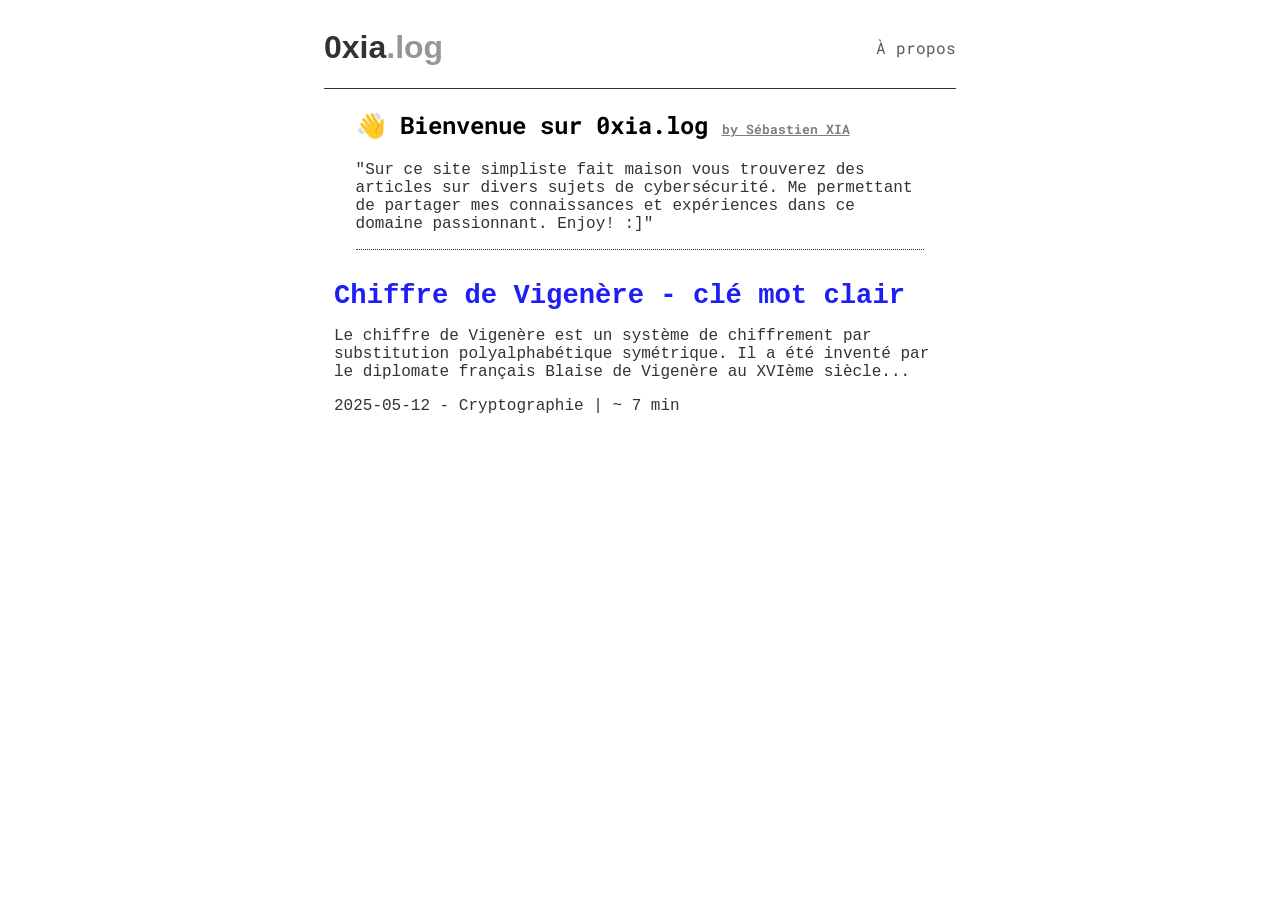
==== index.html @ 8460f13e "Add all v1 blog" ====
<!DOCTYPE html>
<html lang="fr">
<head>
    <meta charset="UTF-8">
    <meta name="viewport" content="width=device-width, initial-scale=1.0">
    <link rel="stylesheet" href="./styles/styleBodyForAll.css">
    <link rel="stylesheet" href="./styles/style.css">
    <link rel="shortcut icon" href="./assets/favicons/bouclier_de_securite_noir.png" type="image/x-icon" media="(prefers-color-scheme: light)">   
    <link rel="shortcut icon" href="./assets/favicons/bouclier_de_securite_blanc.png" type="image/x-icon" media="(prefers-color-scheme: dark)">
    <meta name="description" content="0xia.log - Un blog personnel sur la cybersécurité, partageant des articles du savoir et des expériences dans ce domaine passionnant.">
    
    <link rel="preconnect" href="https://fonts.googleapis.com">
    <link rel="preconnect" href="https://fonts.gstatic.com" crossorigin>
    <link href="https://fonts.googleapis.com/css2?family=Roboto+Mono:ital,wght@0,100..700;1,100..700&display=swap" rel="stylesheet">

    <title>0xia.log</title>
</head>
<body>
    <header>
        <a href="index.html"><h1>0xia<span>.log</span></h1></a>

        <!-- Nav desktop -->
        <nav id="nav-desktop">
            <ul>
                <li><a href="./about.html">À propos</a></li>
            </ul>
        </nav>

        <!-- Bouton hamburger (mobile uniquement) -->
        <button id="hamburger" aria-label="Menu" aria-expanded="false">
            <span></span>
            <span></span>
            <span></span>
        </button>
    </header>

    <!-- Menu mobile -->
    <nav id="nav-mobile" aria-hidden="true">
        <ul>
            <li><a href="./about.html">À propos</a></li>
        </ul>
    </nav>

    <!-- Contenu principal -->
     <section id="presentationSection">
        <h2>&#128075; Bienvenue sur 0xia.log <span>by Sébastien XIA</span></h2>
        <p>"Sur ce site simpliste fait maison vous trouverez des articles sur divers sujets de cybersécurité. Me permettant de partager mes connaissances et expériences dans ce domaine passionnant. Enjoy! :]"</p>
     </section>

     <section class="boxArticles">

        <article onclick="location.href='./articles/vigenere.html'" style="cursor:pointer">
            <h3>Chiffre de Vigenère - clé mot clair</h3>
            <p>Le chiffre de Vigenère est un système de chiffrement par substitution polyalphabétique symétrique. Il a été inventé par le diplomate français Blaise de Vigenère au XVIème siècle...</p>
            <p>2025-05-12 - Cryptographie | ~ 7 min</p>
        </article>

     </section>

    <script>
        const btn = document.getElementById('hamburger');
        const menu = document.getElementById('nav-mobile');

        btn.addEventListener('click', () => {
            const isOpen = menu.classList.contains('open');

            if (isOpen) {
                menu.style.opacity = '0';
                setTimeout(() => {
                    menu.classList.remove('open');
                    menu.style.display = 'none';
                }, 250);
            } else {
                menu.classList.add('open');
                menu.style.display = 'block';
                requestAnimationFrame(() => {
                    menu.style.opacity = '1';
                });
            }

            btn.setAttribute('aria-expanded', !isOpen);
            menu.setAttribute('aria-hidden', isOpen);
        });
    </script>
</body>
</html>
---- styles/styleBodyForAll.css ----
body {
    display: flex;
    flex-direction: column;
    align-items: center;
    justify-content: center;
    font-family: "Roboto Mono", monospace;
}

h1 {
    font-family: Arial, Helvetica, sans-serif;
    color: black;
}
h1 span{
    color: rgb(126, 124, 124);
}

a {
    text-decoration: none;
    color: rgb(49, 49, 49);
    opacity: 0.8;
}
a:hover {
    opacity: 1;
}

header {
    display: flex;
    align-items: center;
    justify-content: space-between;
    width: 50%;
    border-bottom: 1px solid rgb(49, 49, 49);
}

nav ul {
    display: flex;
    list-style: none;
    gap: 20px; /*gap meilleur quand on utilise flex*/
}

/* Hamburger button */
#hamburger {
    display: none;
    flex-direction: column;
    gap: 5px;
    background: none;
    border: none;
    cursor: pointer;
    padding: 4px;
}

#hamburger span {
    display: block;
    width: 22px;
    height: 2px;
    background: rgb(49, 49, 49);
    transition: opacity 0.2s;
}

/* Nav mobile */
#nav-mobile {
    display: none;
    opacity: 0;
    transition: opacity 0.25s ease;
    width: 50%;
    text-align: right;
}

#nav-mobile.open {
    display: block;
    opacity: 1;
}

#nav-mobile ul {
    list-style: none;
    display: flex;
    flex-direction: column;
    gap: 12px;
    padding: 1rem 0;
}

/* Mobile : seuil à adapter selon ton design */
@media (max-width: 700px) {
    #nav-desktop {
        display: none;
    }

    #hamburger {
        display: flex;
    }
}
---- styles/style.css ----
#presentationSection {
    width: 45%;
    margin-bottom: 20px;
    border-bottom: 1px dotted rgb(49, 49, 49);
}
h2 span {
    color: rgb(126, 124, 124);
    font-size: small;
    text-decoration: underline;
}
p{
    font-family: Courier, monospace;
    opacity: 0.8;
}

/*Partie Articles*/

.boxArticles{
    font-family: "Roboto Mono", monospace;
    display: flex;
    flex-direction: column;
    width: 50%;
}

.boxArticles article{
    padding: 10px;
}

h3 {
    font-family: 'Courier New', Courier, monospace;
    font-size: 1.7em;
    color: rgb(30, 30, 245);
    margin: 0;
}
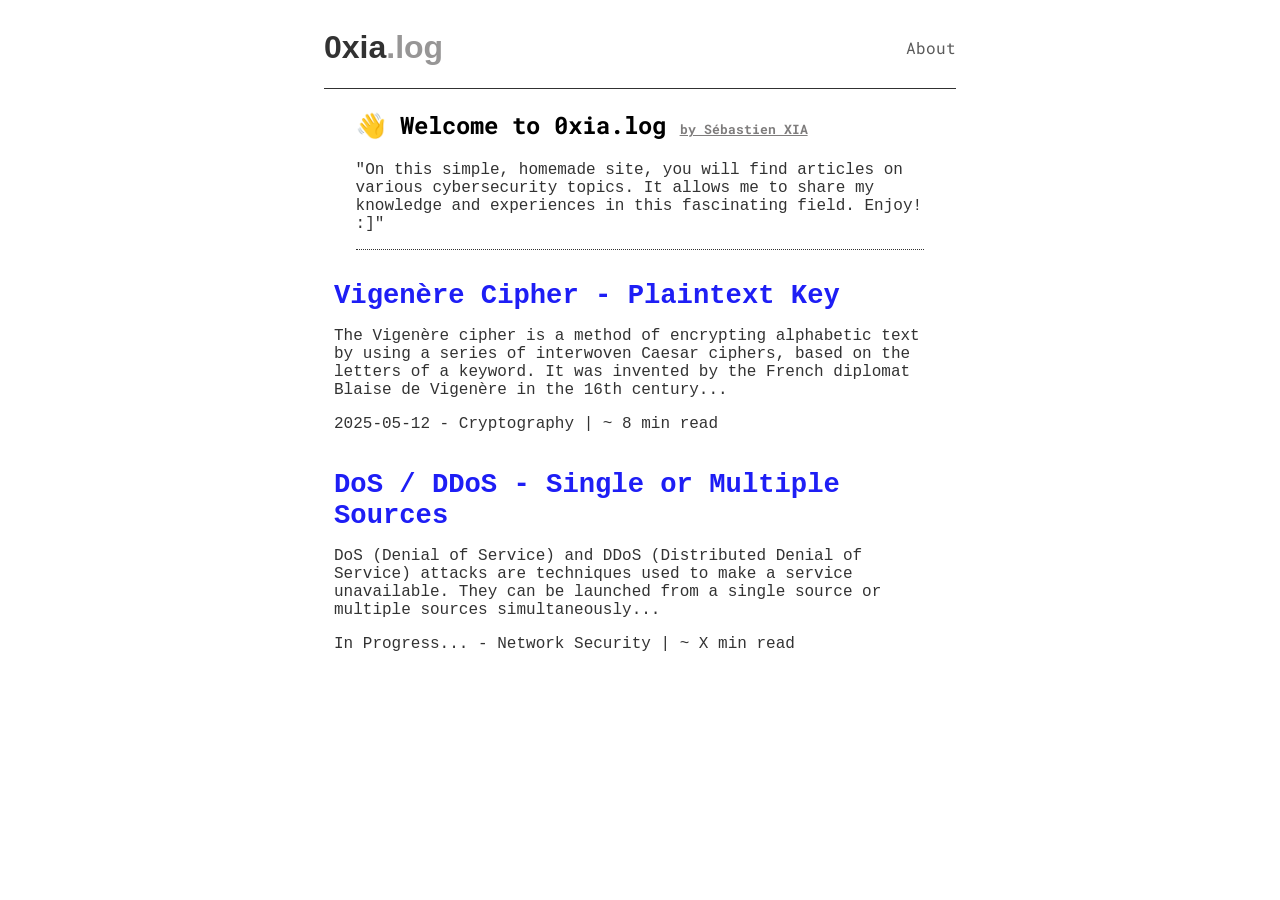
==== commit 07f69def: "Add files via upload" ====
--- a/index.html
+++ b/index.html
@@ -1,5 +1,5 @@
 <!DOCTYPE html>
-<html lang="fr">
+<html lang="en">
 <head>
     <meta charset="UTF-8">
     <meta name="viewport" content="width=device-width, initial-scale=1.0">
@@ -7,7 +7,7 @@
     <link rel="stylesheet" href="./styles/style.css">
     <link rel="shortcut icon" href="./assets/favicons/bouclier_de_securite_noir.png" type="image/x-icon" media="(prefers-color-scheme: light)">   
     <link rel="shortcut icon" href="./assets/favicons/bouclier_de_securite_blanc.png" type="image/x-icon" media="(prefers-color-scheme: dark)">
-    <meta name="description" content="0xia.log - Un blog personnel sur la cybersécurité, partageant des articles du savoir et des expériences dans ce domaine passionnant.">
+    <meta name="description" content="0xia.log - A personal cybersecurity blog, sharing insights, knowledge, and experiences in this exciting field.">
     
     <link rel="preconnect" href="https://fonts.googleapis.com">
     <link rel="preconnect" href="https://fonts.gstatic.com" crossorigin>
@@ -19,14 +19,12 @@
     <header>
         <a href="index.html"><h1>0xia<span>.log</span></h1></a>
 
-        <!-- Nav desktop -->
         <nav id="nav-desktop">
             <ul>
-                <li><a href="./about.html">À propos</a></li>
+                <li><a href="./about.html">About</a></li>
             </ul>
         </nav>
 
-        <!-- Bouton hamburger (mobile uniquement) -->
         <button id="hamburger" aria-label="Menu" aria-expanded="false">
             <span></span>
             <span></span>
@@ -34,25 +32,29 @@
         </button>
     </header>
 
-    <!-- Menu mobile -->
     <nav id="nav-mobile" aria-hidden="true">
         <ul>
-            <li><a href="./about.html">À propos</a></li>
+            <li><a href="./about.html">About</a></li>
         </ul>
     </nav>
 
-    <!-- Contenu principal -->
-     <section id="presentationSection">
-        <h2>&#128075; Bienvenue sur 0xia.log <span>by Sébastien XIA</span></h2>
-        <p>"Sur ce site simpliste fait maison vous trouverez des articles sur divers sujets de cybersécurité. Me permettant de partager mes connaissances et expériences dans ce domaine passionnant. Enjoy! :]"</p>
+    <section id="presentationSection">
+        <h2>&#128075; Welcome to 0xia.log <span>by Sébastien XIA</span></h2>
+        <p>"On this simple, homemade site, you will find articles on various cybersecurity topics. It allows me to share my knowledge and experiences in this fascinating field. Enjoy! :]"</p>
      </section>
 
      <section class="boxArticles">
 
         <article onclick="location.href='./articles/vigenere.html'" style="cursor:pointer">
-            <h3>Chiffre de Vigenère - clé mot clair</h3>
-            <p>Le chiffre de Vigenère est un système de chiffrement par substitution polyalphabétique symétrique. Il a été inventé par le diplomate français Blaise de Vigenère au XVIème siècle...</p>
-            <p>2025-05-12 - Cryptographie | ~ 7 min</p>
+            <h3>Vigenère Cipher - Plaintext Key</h3>
+            <p>The Vigenère cipher is a method of encrypting alphabetic text by using a series of interwoven Caesar ciphers, based on the letters of a keyword. It was invented by the French diplomat Blaise de Vigenère in the 16th century...</p>
+            <p>2025-05-12 - Cryptography | ~ 8 min read</p>
+        </article>
+
+        <article onclick="location.href='#'" style="cursor:pointer">
+            <h3>DoS / DDoS - Single or Multiple Sources</h3>
+            <p>DoS (Denial of Service) and DDoS (Distributed Denial of Service) attacks are techniques used to make a service unavailable. They can be launched from a single source or multiple sources simultaneously...</p>
+            <p>In Progress... - Network Security | ~ X min read</p>
         </article>
 
      </section>
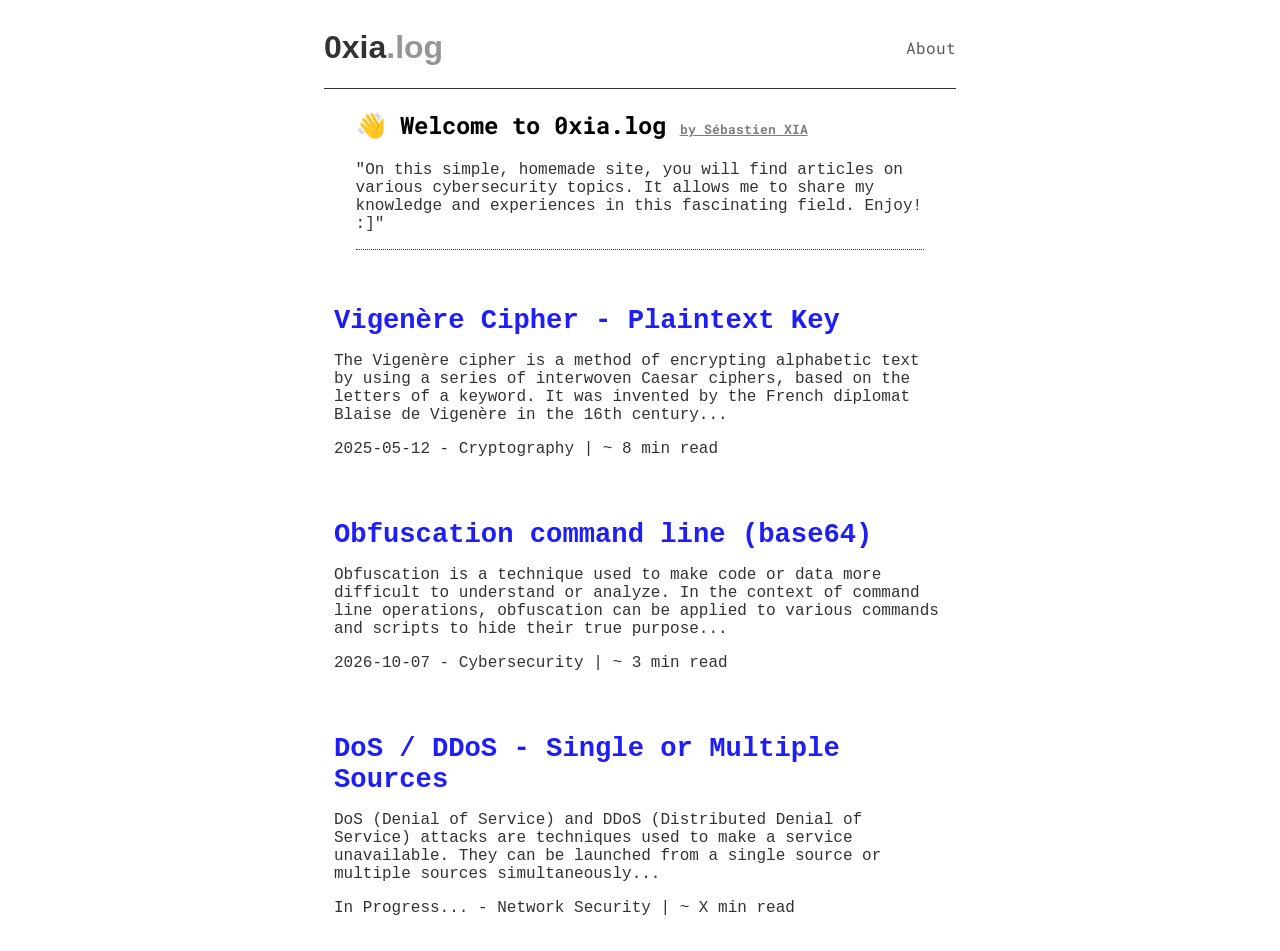
==== commit ca4ae547: "Add files via upload" ====
--- a/index.html
+++ b/index.html
@@ -51,6 +51,12 @@
             <p>2025-05-12 - Cryptography | ~ 8 min read</p>
         </article>
 
+        <article onclick="location.href='./articles/obfuscationCommandLine.html'" style="cursor:pointer">
+            <h3>Obfuscation command line (base64)</h3>
+            <p>Obfuscation is a technique used to make code or data more difficult to understand or analyze. In the context of command line operations, obfuscation can be applied to various commands and scripts to hide their true purpose...</p>
+            <p>2026-10-07 - Cybersecurity | ~ 3 min read</p>
+        </article>
+
         <article onclick="location.href='#'" style="cursor:pointer">
             <h3>DoS / DDoS - Single or Multiple Sources</h3>
             <p>DoS (Denial of Service) and DDoS (Distributed Denial of Service) attacks are techniques used to make a service unavailable. They can be launched from a single source or multiple sources simultaneously...</p>
--- a/styles/style.css
+++ b/styles/style.css
@@ -24,6 +24,12 @@
 
 .boxArticles article{
     padding: 10px;
+    margin-top: 25px;
+    transition-duration: 0.5s;
+    border-radius: 5px;
+}
+.boxArticles article:hover{
+    background-color: rgb(240, 240, 240);
 }
 
 h3 {
@@ -32,3 +38,5 @@
     color: rgb(30, 30, 245);
     margin: 0;
 }
+
+
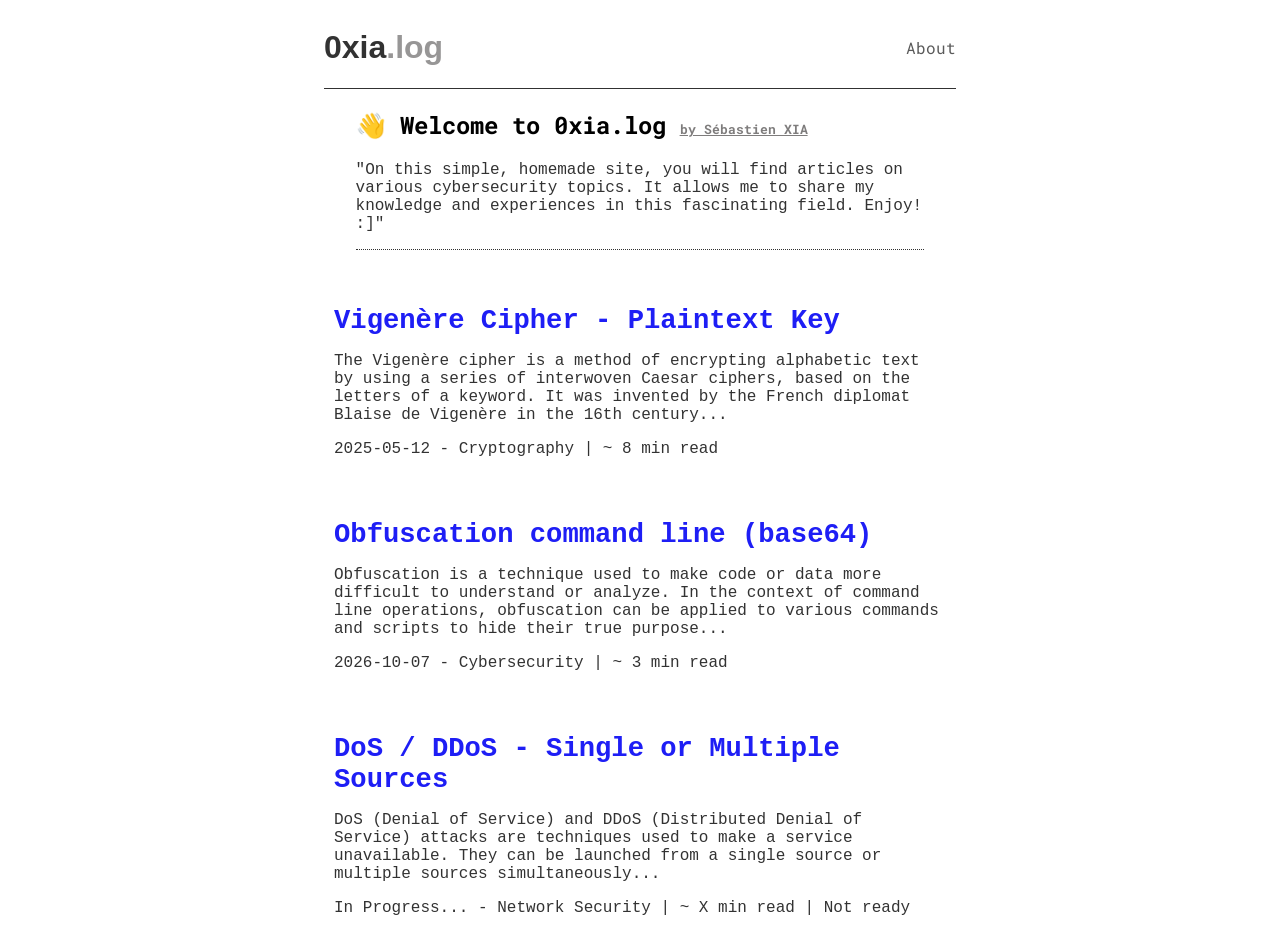
==== commit 41775537: "Changement de petites choses" ====
--- a/index.html
+++ b/index.html
@@ -60,7 +60,7 @@
         <article onclick="location.href='#'" style="cursor:pointer">
             <h3>DoS / DDoS - Single or Multiple Sources</h3>
             <p>DoS (Denial of Service) and DDoS (Distributed Denial of Service) attacks are techniques used to make a service unavailable. They can be launched from a single source or multiple sources simultaneously...</p>
-            <p>In Progress... - Network Security | ~ X min read</p>
+            <p>In Progress... - Network Security | ~ X min read | Not ready</p>
         </article>
 
      </section>
--- a/styles/styleBodyForAll.css
+++ b/styles/styleBodyForAll.css
@@ -9,6 +9,7 @@
 h1 {
     font-family: Arial, Helvetica, sans-serif;
     color: black;
+    text-align: center;
 }
 h1 span{
     color: rgb(126, 124, 124);
